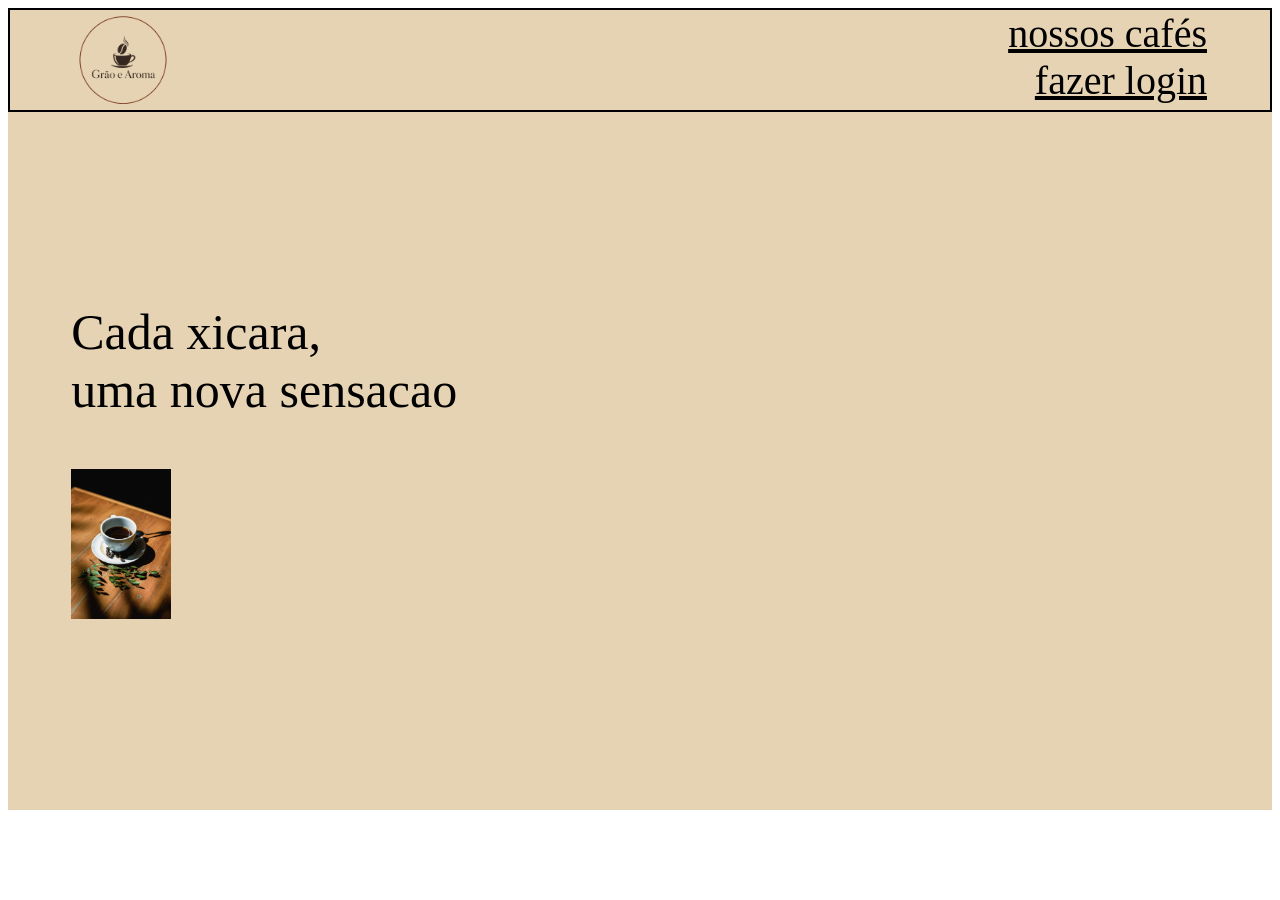
==== Projeto-Grão e Aroma/home/index.html @ d4ba8b32 "pagina home grãos e aroma" ====
<!DOCTYPE html>
<html lang="pt-br">
<head>
    <meta charset="UTF-8">
    <meta name="viewport" content="width=device-width, initial-scale=1.0">
    <title>Projeto-Grão e Aroma</title>
    <link rel="stylesheet" href="style.css">
</head>
<body>
    <header class="home_cabecalho">
        <div class="home_container container_home">
            <img src="../img/logo grao e aroma sem fundo.png" alt="logo  grão e Aroma">
        <nav class="nav_cabecalho">
            <a href="">nossos cafés</a>
            <a href="">fazer login</a>
        </nav>
        </div>
    </header>
    <main>
    <h1>Página inicial sensa coffe</h1>
    <section class="home_banner">
        <div class="home_container banner_container">
        <span>Cada xicara,<br>uma nova sensacao</span>
        <p></p>
        <img src="../img/pexels-viniciusvieirafotografia-22202946.jpg" alt="café na xicara com graos">
        </div>
     
    </section>
    </main>
</body>
</html>
---- Projeto-Grão e Aroma/home/style.css ----
h1 {
    position: absolute;
    width: 1px;
    height: 1px;
    margin: -1px;
    overflow: hidden;
}

.home_cabecalho {
    background-color: #E6D3B3;
    height: 100px;
    border: 2px solid #000000;
}

.home_container {
    width: 90%;
    max-width: 1200px;
    margin: 0 auto;
}

.home_container img {
    width: 100px;
    display: flex;

}

.nav_cabecalho a {
    color: black;
    font-size: 40px;
    display: flex;
    justify-content: flex-end;
}


.home_banner {
    color: #000000;
    font-size: 50px;
    display: flex;
    align-items: center;
    background-color: #E6D3B3;
    width: 100%;
    height: 698px;
}

.container_home {
    display: flex;
    justify-content: flex-end;
    justify-content: space-between;
}
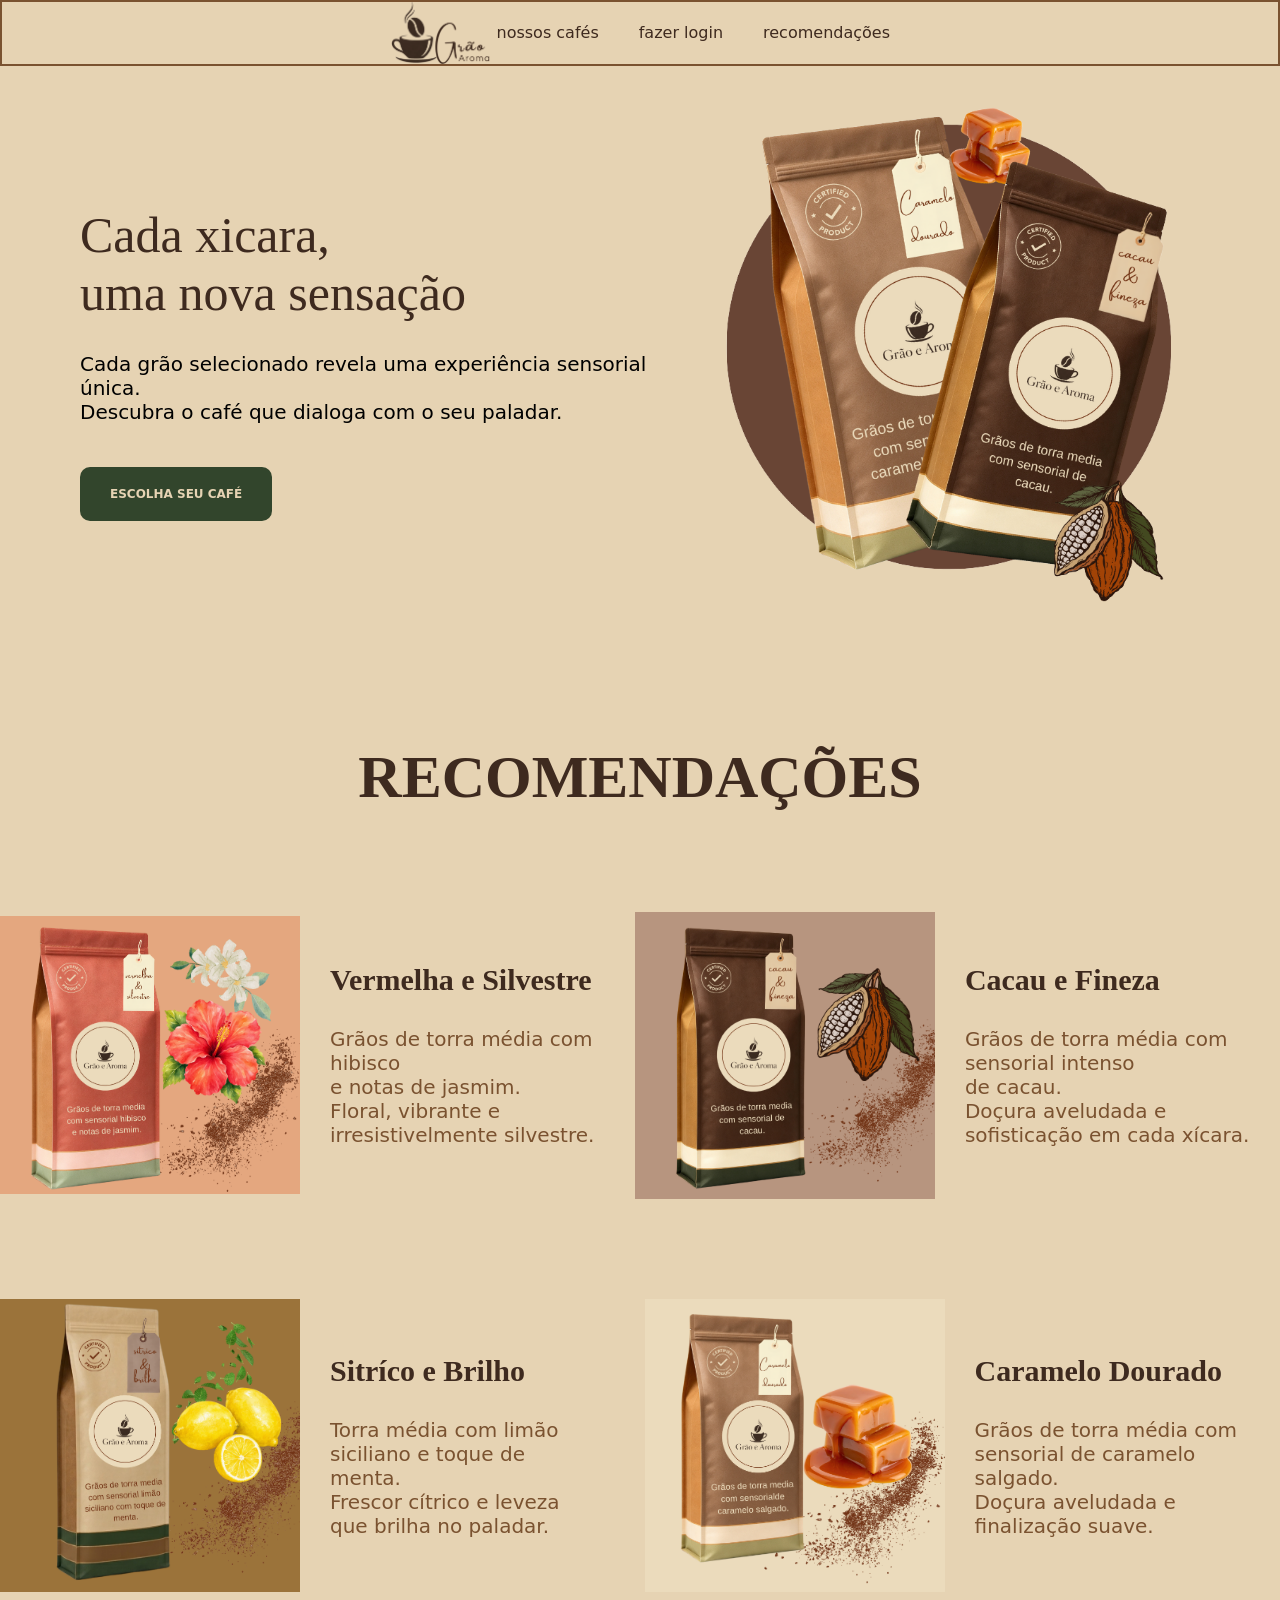
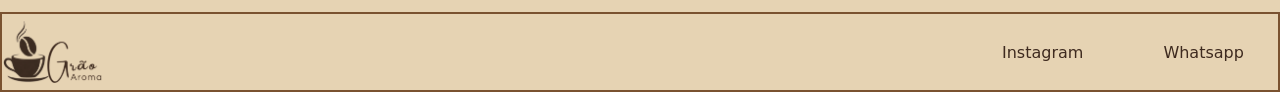
==== commit 4f8703b1: "Atalizei a pagina home em casa" ====
--- a/Projeto-Grão e Aroma/home/index.html
+++ b/Projeto-Grão e Aroma/home/index.html
@@ -1,31 +1,93 @@
 <!DOCTYPE html>
 <html lang="pt-br">
+
 <head>
     <meta charset="UTF-8">
     <meta name="viewport" content="width=device-width, initial-scale=1.0">
-    <title>Projeto-Grão e Aroma</title>
+    <title>Projeto-Grao e Aroma</title>
     <link rel="stylesheet" href="style.css">
+
 </head>
+
 <body>
     <header class="home_cabecalho">
         <div class="home_container container_home">
-            <img src="../img/logo grao e aroma sem fundo.png" alt="logo  grão e Aroma">
-        <nav class="nav_cabecalho">
-            <a href="">nossos cafés</a>
-            <a href="">fazer login</a>
-        </nav>
+            <img src="../img/logo 2.png" alt="logo graos e aroma">
+            <nav class="nav_cabecalho">
+                <a href="">nossos cafés</a>
+                 <a href="">fazer login</a>
+                <a href="">recomendações</a>
+            </nav>
+
         </div>
     </header>
     <main>
-    <h1>Página inicial sensa coffe</h1>
-    <section class="home_banner">
-        <div class="home_container banner_container">
-        <span>Cada xicara,<br>uma nova sensacao</span>
-        <p></p>
-        <img src="../img/pexels-viniciusvieirafotografia-22202946.jpg" alt="café na xicara com graos">
+        <h1>Pagina inicial grao e Aroma</h1>
+        <section class="home_banner">
+            <div class="home_container banner_container">
+                <div class="box_texto">
+                    <span>Cada xicara,<br>uma nova sensação</span>
+                    <p>Cada grão selecionado revela uma experiência sensorial única. <br> Descubra o café que dialoga com o
+                        seu paladar.</p>
+                    <a>Escolha seu café</a>
+                </div>
+                <img src="../img/banner.png" alt="">
+            </div>
+        </section>
+        <section class="container_cafes">
+            <div class="h2">
+                <h2>RECOMENDAÇÕES</h2>
+            </div>
+            <div class="cafes">
+                <div class="vermelha_e_silvestre">
+                    <img src="../img/rubi.png" alt="">
+                    <div class="texto_cafe">
+                        <h3>Vermelha e Silvestre</h3>
+                        <p>Grãos de torra média com hibisco <br>e notas de jasmim. <br> Floral,  vibrante e
+                            irresistivelmente silvestre.</p>
+                    </div>
+                </div>
+                <div class="cacau_e_fineza">
+                    <img src="../img/cacau.png" alt="">
+                    <div class="texto_cafe">
+                        <h3>Cacau e Fineza</h3>
+                        <p>Grãos de torra média com sensorial intenso <br> de cacau. <br> Doçura aveludada e sofisticação em
+                            cada
+                            xícara.</p>
+                    </div>
+                </div>
+            </div>
+            <div class="cafes2">
+            <div class="sitrico_e_brilho">
+                <img src="../img/limao.png" alt="">
+                <div class="texto_cafe">
+                    <h3>Sitríco e Brilho</h3>
+                    <p>Torra média com limão siciliano  e toque de menta. <br>Frescor cítrico e leveza  que brilha no paladar.
+                    </p>
+                </div>
+            </div>
+            <div class="caramelo_dourado">
+            <img src="../img/caramelo.png" alt="Caramelo Dourado">
+            <div class="texto_cafe">
+                <h3>Caramelo Dourado</h3>
+                <p>Grãos de torra média com sensorial de caramelo salgado. <br>Doçura aveludada e finalização suave.</p>
+            </div>
+            </div>
+            </div>
+            </div>
+        </section>
+    </main>
+    <footer>
+        <div class="footer_container">
+        <img class="img_footer" src="../img/logo 2.png" alt="logo graos e aroma">
+            <nav class="nav_footer">
+                <a href="">Instagram</a>
+                <a href="">Whatsapp</a>
+            </nav>
         </div>
-     
-    </section>
-    </main>
+    </footer>
+    
+       
 </body>
+
 </html>
--- a/Projeto-Grão e Aroma/home/style.css
+++ b/Projeto-Grão e Aroma/home/style.css
@@ -1,3 +1,13 @@
+* {
+    margin: 0;
+    padding: 0;
+    box-sizing: border-box
+}
+
+:root {
+    background-color: #E6D3B3;
+}
+
 h1 {
     position: absolute;
     width: 1px;
@@ -8,42 +18,286 @@
 
 .home_cabecalho {
     background-color: #E6D3B3;
-    height: 100px;
-    border: 2px solid #000000;
+    border: 2px solid #7a5230;
 }
 
 .home_container {
-    width: 90%;
+    width: 100%;
     max-width: 1200px;
     margin: 0 auto;
-}
+    justify-content: space-between;
+    display: flex;
+    align-items: center;
+}
+
+.container_home {
+    width: 500px;
+}
+
+
 
 .home_container img {
+    height: auto;
     width: 100px;
-    display: flex;
-
+}
+
+.nav_cabecalho {
+    display: flex;
+    justify-content: space-between;
+    gap: 40px;
 }
 
 .nav_cabecalho a {
-    color: black;
+    color: #3e2a1f;
+    font-size: 16px;
+    text-decoration: none;
+    font-family: 'Inter', system-ui, sans-serif;
+
+}
+
+.home_container {
+    display: flex;
+    align-items: center;
+    justify-content: space-between;
+
+}
+
+.banner_container {
+    display: flex;
+    align-items: center;
+    justify-content: space-between;
+    padding: 10px 40px;
+    gap: 20px;
+}
+
+.home_banner {
+    background-color: #E6D3B3;
+
+}
+
+.banner_container img {
+    width: 500px;
+
+}
+
+.box_texto span {
+    color: #3e2a1f;
+    font-size: 50px;
+    display: block;
+    width: 450px;
+    margin-bottom: 30px;
+    font-family: 'Cormorant Garamond', Georgia, serif;
+    font-weight: 500;
+}
+
+.box_texto p {
+    font-size: 20px;
+    margin-bottom: 60px;
+    font-family: 'Inter', system-ui, sans-serif;
+}
+
+.box_texto a {
+    font-weight: 600;
+    font-size: 12px;
+    text-transform: uppercase;
+    color: #e6d3b3;
+    text-decoration: none;
+    background-color: #32452c;
+    padding: 20px 30px;
+    margin-bottom: 20px;
+    border-radius: 10px;
+    font-family: 'Inter', system-ui, sans-serif;
+}
+
+.h2 {
+    color: #3e2a1f;
+    display: flex;
+    justify-content: center;
+    margin-bottom: 200px;
     font-size: 40px;
-    display: flex;
-    justify-content: flex-end;
-}
-
-
-.home_banner {
-    color: #000000;
-    font-size: 50px;
-    display: flex;
-    align-items: center;
-    background-color: #E6D3B3;
-    width: 100%;
-    height: 698px;
-}
-
-.container_home {
-    display: flex;
-    justify-content: flex-end;
-    justify-content: space-between;
-}+    position: relative;
+    /* move o elemento sem alterar toda section */
+    top: 100px;
+    font-family: 'Playfair Display', Georgia, serif;
+}
+
+
+
+.container_cafes {
+    background-color: #E6D3B3;
+    margin-bottom: 20px;
+
+}
+
+.vermelha_e_silvestre,
+.cacau_e_fineza,
+.sitrico_e_brilho,
+.caramelo_dourado {
+    display: flex;
+    align-items: center;
+    gap: 30px;
+    min-width: 0;
+
+}
+
+.cafes {
+
+    align-items: center;
+    margin: 0 auto;
+    margin-bottom: 100px;
+    display: flex;
+    justify-content: flex-start;
+    gap: 30px;
+
+}
+
+.cafes2 {
+    display: flex;
+    gap: 60px;
+}
+
+.cafes img {
+    display: flex;
+    justify-content: flex-start;
+}
+
+.vermelha_e_silvestre img,
+.cacau_e_fineza img,
+.sitrico_e_brilho img,
+.caramelo_dourado img {
+    width: 300px;
+}
+
+
+.vermelha_e_silvestre h3,
+.cacau_e_fineza h3,
+.sitrico_e_brilho h3,
+.caramelo_dourado h3 {
+    font-size: 30px;
+    align-items: center;
+    margin-bottom: 30px;
+    color: #3e2a1f;
+    ;
+    font-family: 'Playfair Display', Georgia, serif;
+}
+
+.vermelha_e_silvestre p,
+.cacau_e_fineza p,
+.sitrico_e_brilho p,
+.caramelo_dourado p {
+    display: flex;
+    flex-direction: column;
+    font-size: 20px;
+    color: #7a5230;
+    font-family: 'Inter', system-ui, sans-serif;
+}
+
+.texto_cafe {
+    display: flex;
+    flex-direction: column;
+    justify-content: center;
+
+}
+
+footer {
+    background-color: #E6D3B3;
+    border: 2px solid #7a5230;
+    height: 80px;
+    display: flex;
+    align-items: center;
+}
+
+.footer_container {
+    display: flex;
+    justify-content: space-between;
+    align-items: center;
+    gap: 900px;
+}
+
+
+.img_footer {
+    height: auto;
+    width: 100px;
+}
+
+.nav_footer {
+    display: flex;
+    justify-content: space-between;
+    width: 160px;
+    gap: 80px;
+}
+
+.nav_footer a {
+    text-decoration: none;
+    color: #3e2a1f;
+    font-family: 'Inter', system-ui, sans-serif;
+    font-size: 16px;
+}
+
+
+
+@media screen and (max-width:768px) {
+
+
+
+    .banner_container img {
+        width: 230px;
+
+    }
+
+
+    .cafes,
+    .cafes2 {
+        display: flex;
+        flex-direction: column;
+    }
+
+
+    .home_cabecalho {
+        width: 1000px;
+    }
+
+    .banner_container {
+        gap: 150px;
+    }
+
+    .box_texto span {
+        margin-bottom: 10px;
+        font-size: 30px;
+    }
+
+    .box_texto p {
+        font-size: 15px;
+        margin-bottom: 40px;
+    }
+
+    .box_texto a {
+        padding: 15px 20px;
+    }
+
+    .h2 {
+        width: 700px;
+    }
+
+    .vermelha_e_silvestre,
+    .cacau_e_fineza,
+    .sitrico_e_brilho,
+    .caramelo_dourado {
+        display: flex;
+        flex-direction: column;
+        text-align: center;
+    }
+
+    footer {
+    
+    display: flex;
+    width: 940px;
+    
+}
+
+.footer_container {
+    
+    gap: 400px;
+}
+
+    }
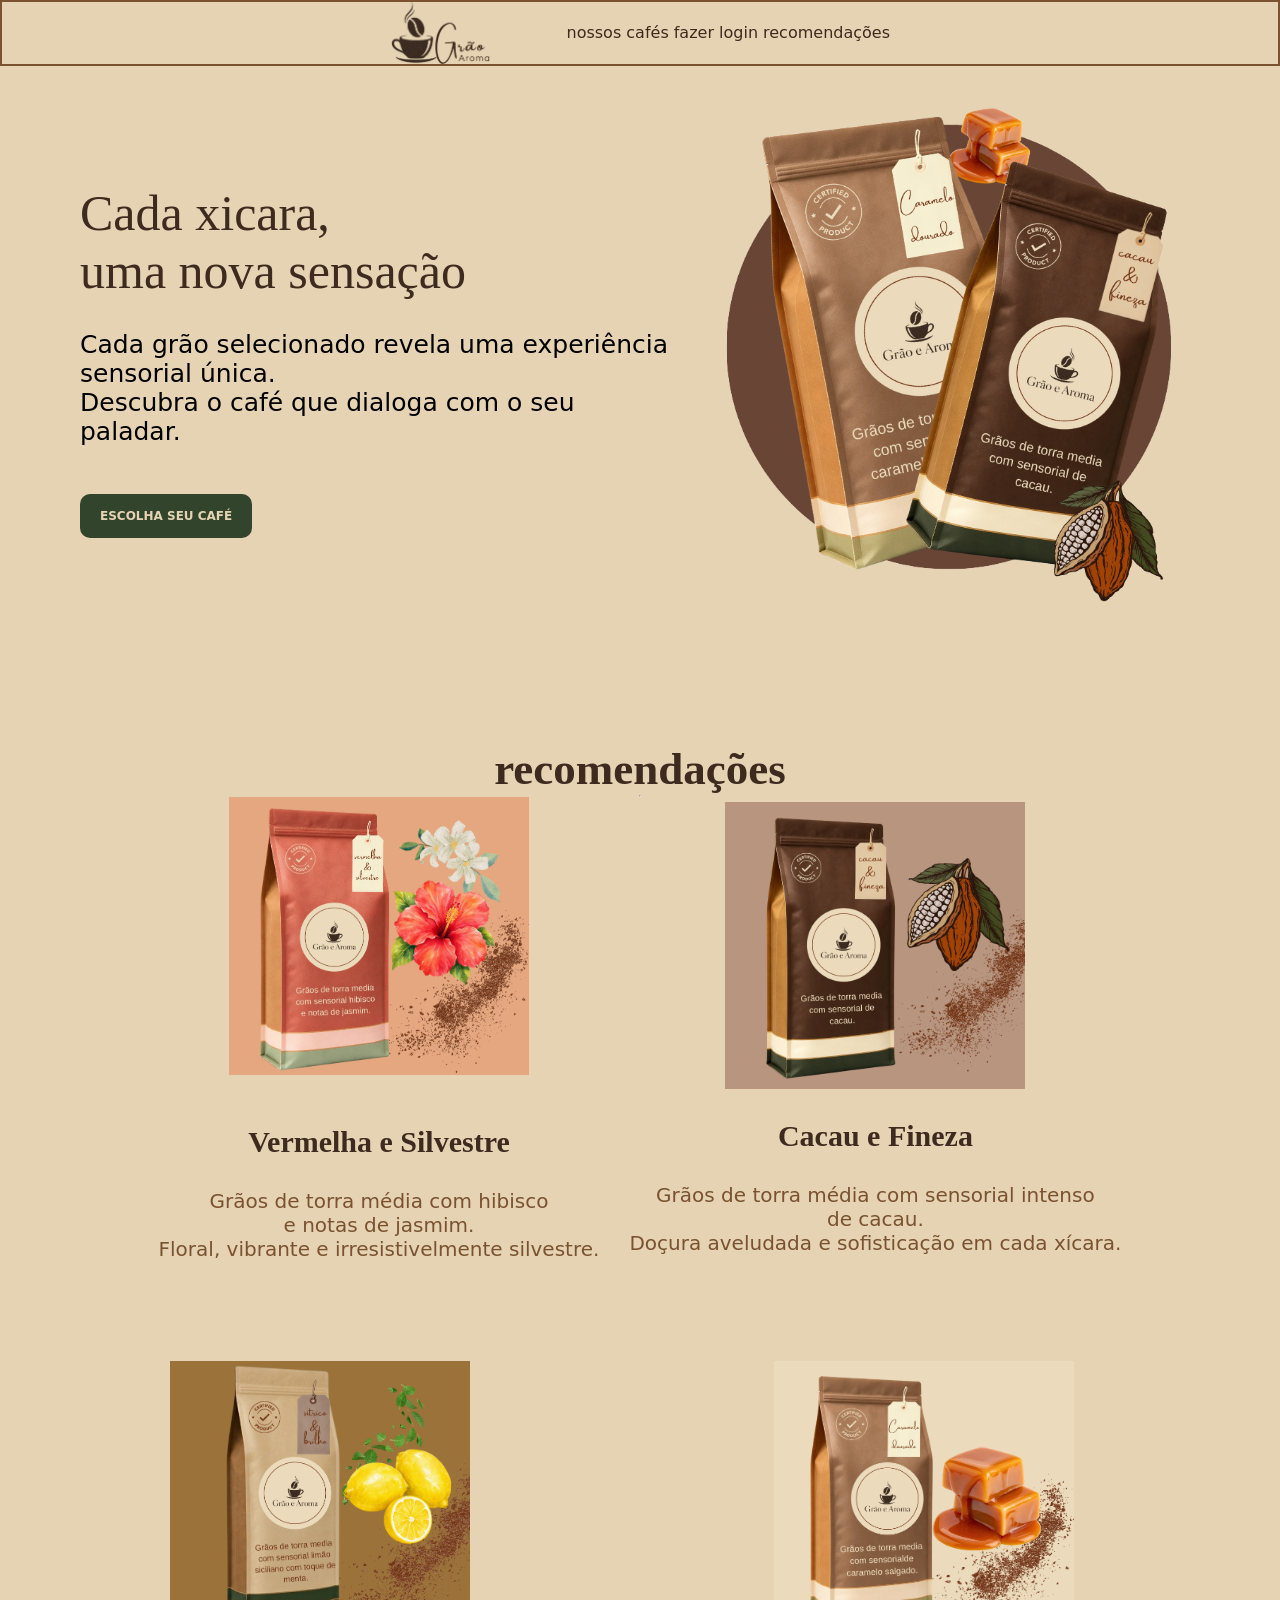
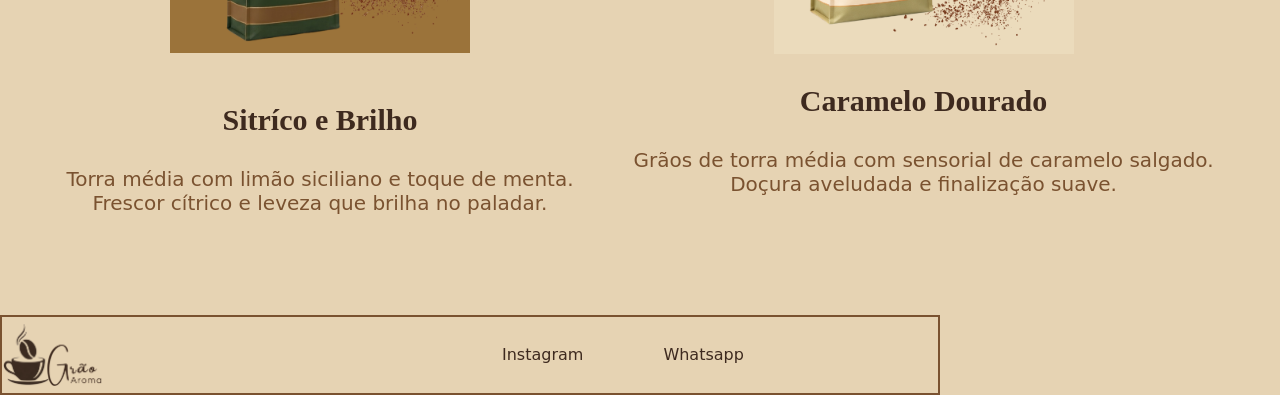
==== commit 93627abd: "Atualizei a pagina home e responsivo" ====
--- a/Projeto-Grão e Aroma/home/index.html
+++ b/Projeto-Grão e Aroma/home/index.html
@@ -35,9 +35,9 @@
             </div>
         </section>
         <section class="container_cafes">
-            <div class="h2">
-                <h2>RECOMENDAÇÕES</h2>
-            </div>
+            <div class="home_subtitulo">
+            <h2>recomendações</h2>
+            <hr>
             <div class="cafes">
                 <div class="vermelha_e_silvestre">
                     <img src="../img/rubi.png" alt="">
--- a/Projeto-Grão e Aroma/home/style.css
+++ b/Projeto-Grão e Aroma/home/style.css
@@ -109,15 +109,15 @@
     font-family: 'Inter', system-ui, sans-serif;
 }
 
-.h2 {
+.home_subtitulo {
     color: #3e2a1f;
     display: flex;
     justify-content: center;
-    margin-bottom: 200px;
-    font-size: 40px;
+    flex-direction: column;
+    align-items: center;
     position: relative;
-    /* move o elemento sem alterar toda section */
-    top: 100px;
+    margin-top: 100px;
+    margin-bottom: 100px;
     font-family: 'Playfair Display', Georgia, serif;
 }
 
@@ -241,7 +241,7 @@
 
 
     .banner_container img {
-        width: 230px;
+        width: 390px;
 
     }
 
@@ -250,54 +250,82 @@
     .cafes2 {
         display: flex;
         flex-direction: column;
-    }
-
+        margin-top: 100px;
+        gap: 100px;
+    }
 
     .home_cabecalho {
-        width: 1000px;
-    }
+        margin-bottom: 60px;
+        width: 462px;
+    }
+
+
+    .container_cafes {
+        background-color: #E6D3B3;
+        margin-bottom: 20px;
+        display: flex;
+        justify-content: center;
+    }
+
+
 
     .banner_container {
-        gap: 150px;
-    }
-
-    .box_texto span {
-        margin-bottom: 10px;
-        font-size: 30px;
-    }
-
-    .box_texto p {
-        font-size: 15px;
-        margin-bottom: 40px;
-    }
-
-    .box_texto a {
-        padding: 15px 20px;
-    }
-
-    .h2 {
-        width: 700px;
-    }
-
-    .vermelha_e_silvestre,
-    .cacau_e_fineza,
-    .sitrico_e_brilho,
-    .caramelo_dourado {
+        gap: 100px;
+        padding: 5px 20px;
         display: flex;
         flex-direction: column;
-        text-align: center;
-    }
-
-    footer {
-    
+    }
+}
+
+s .box_texto span {
+    margin-bottom: 40%;
+    font-size: 30px;
+}
+
+.box_texto p {
+    font-size: 25px;
+    margin-bottom: 60px;
+}
+
+.nav_cabecalho {
+    display: flex;
+    justify-content: space-between;
+    gap: 5px;
+}
+
+
+.box_texto a {
+    padding: 15px 20px;
+}
+
+.home_subtitulo {
+    font-size: 30px;
+}
+
+.vermelha_e_silvestre,
+.cacau_e_fineza,
+.sitrico_e_brilho,
+.caramelo_dourado {
+    display: flex;
+    flex-direction: column;
+    text-align: center;
+}
+
+.vermelha_e_silvestre,
+.sitrico_e_brilho {
+    gap: 50px;
+}
+
+footer {
+
     display: flex;
     width: 940px;
-    
+
 }
 
 .footer_container {
-    
+
     gap: 400px;
 }
 
-    }+}
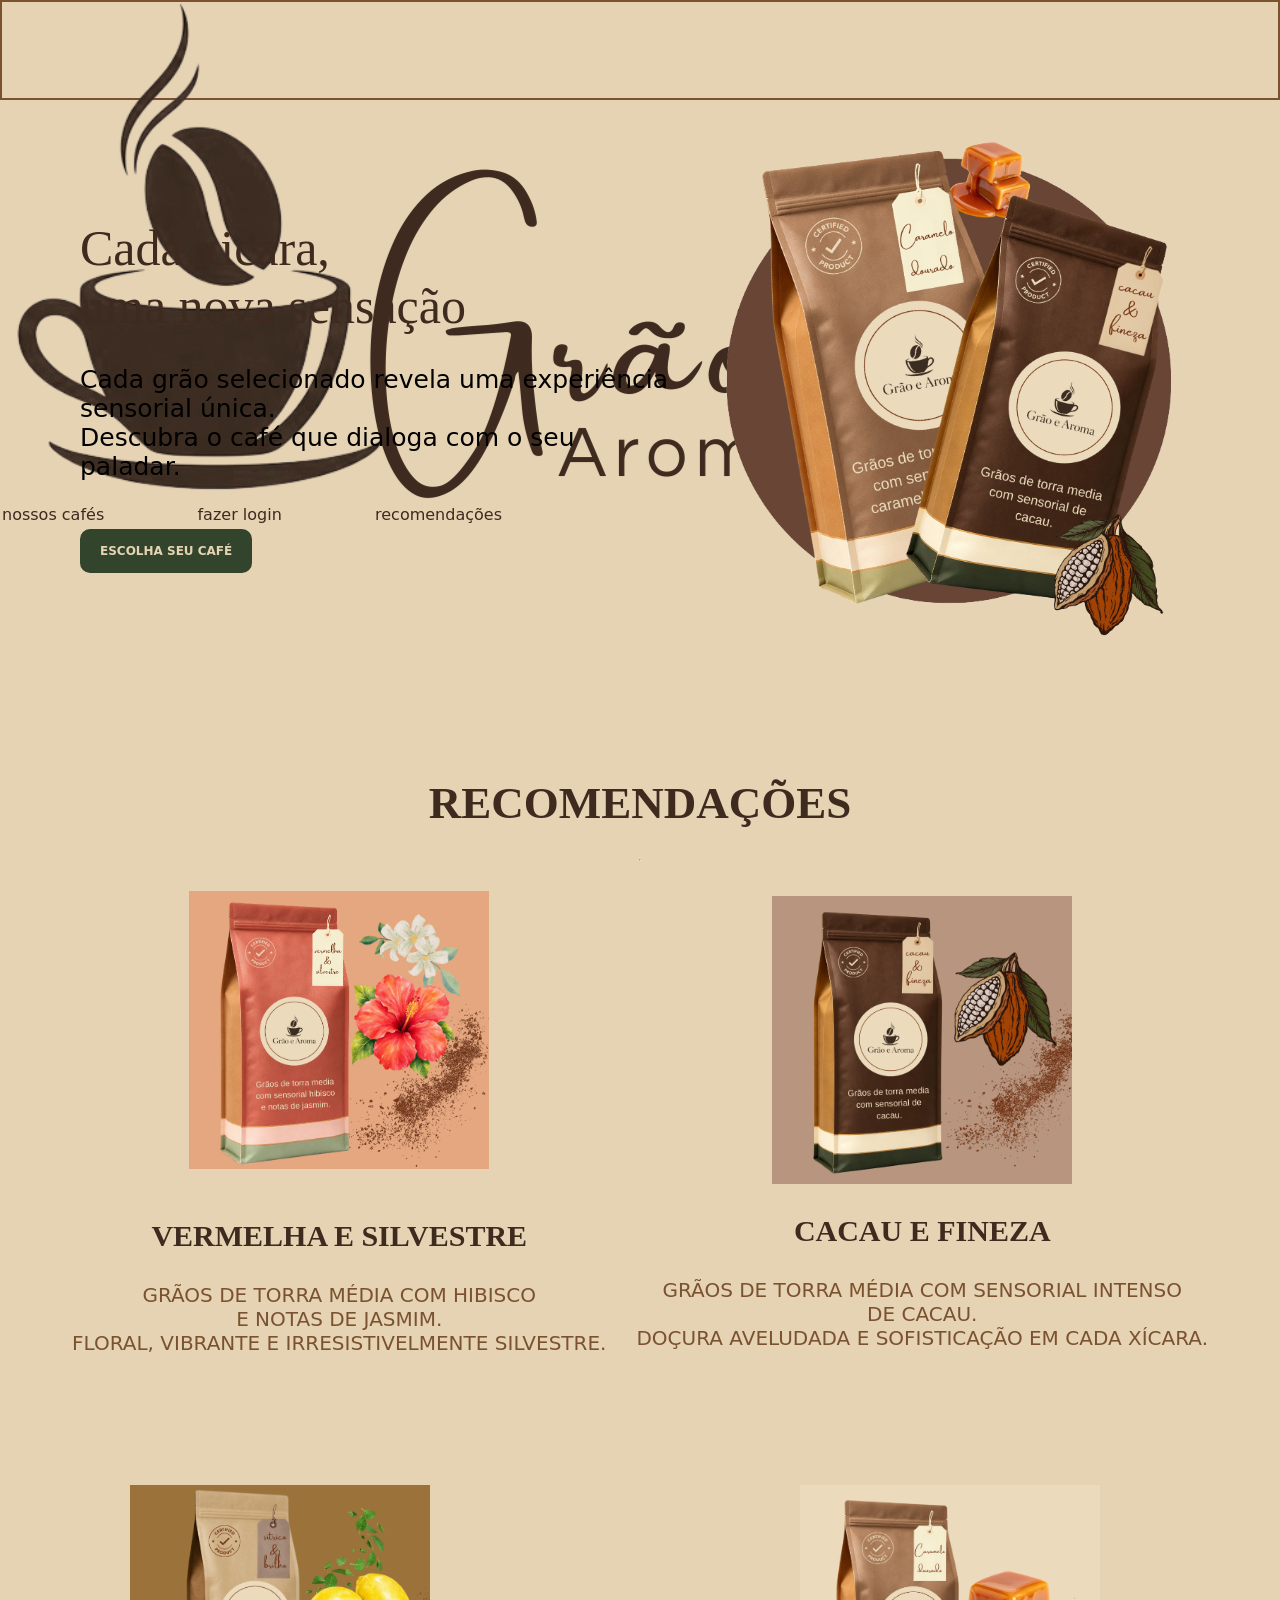
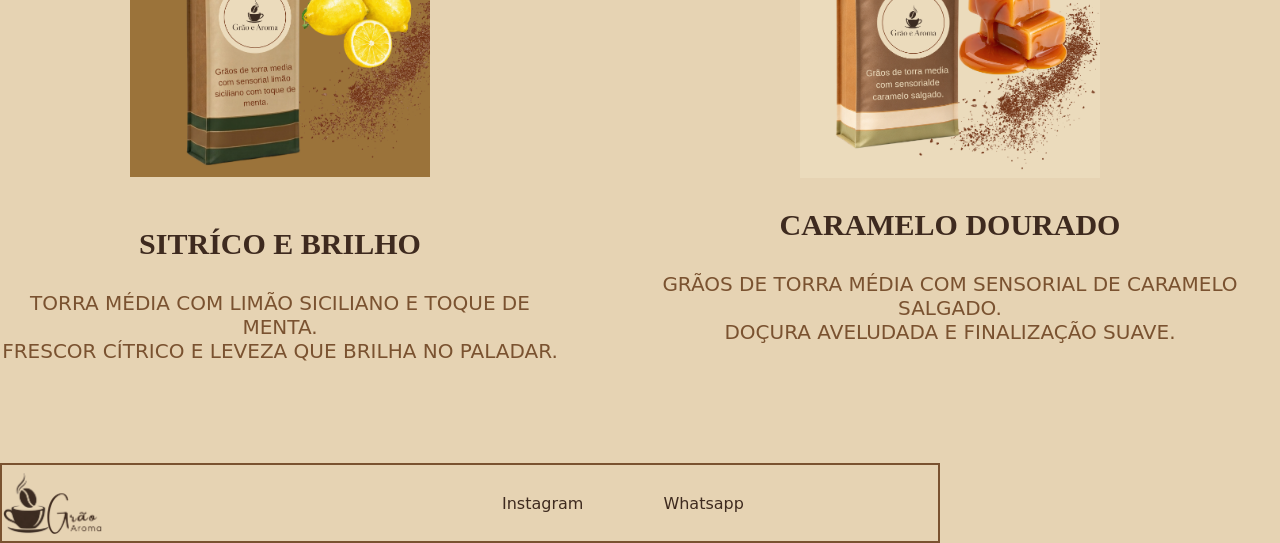
==== commit a982ed16: "Atualizei tamanhos pagina home" ====
--- a/Projeto-Grão e Aroma/home/index.html
+++ b/Projeto-Grão e Aroma/home/index.html
@@ -11,7 +11,7 @@
 
 <body>
     <header class="home_cabecalho">
-        <div class="home_container container_home">
+        <div class="cabecalho_container container_home">
             <img src="../img/logo 2.png" alt="logo graos e aroma">
             <nav class="nav_cabecalho">
                 <a href="">nossos cafés</a>
--- a/Projeto-Grão e Aroma/home/style.css
+++ b/Projeto-Grão e Aroma/home/style.css
@@ -19,6 +19,7 @@
 .home_cabecalho {
     background-color: #E6D3B3;
     border: 2px solid #7a5230;
+    height: 100px
 }
 
 .home_container {
@@ -38,7 +39,7 @@
 
 .home_container img {
     height: auto;
-    width: 100px;
+    width: 150px;
 }
 
 .nav_cabecalho {
@@ -119,6 +120,8 @@
     margin-top: 100px;
     margin-bottom: 100px;
     font-family: 'Playfair Display', Georgia, serif;
+    gap: 30px;
+    text-transform: uppercase;
 }
 
 
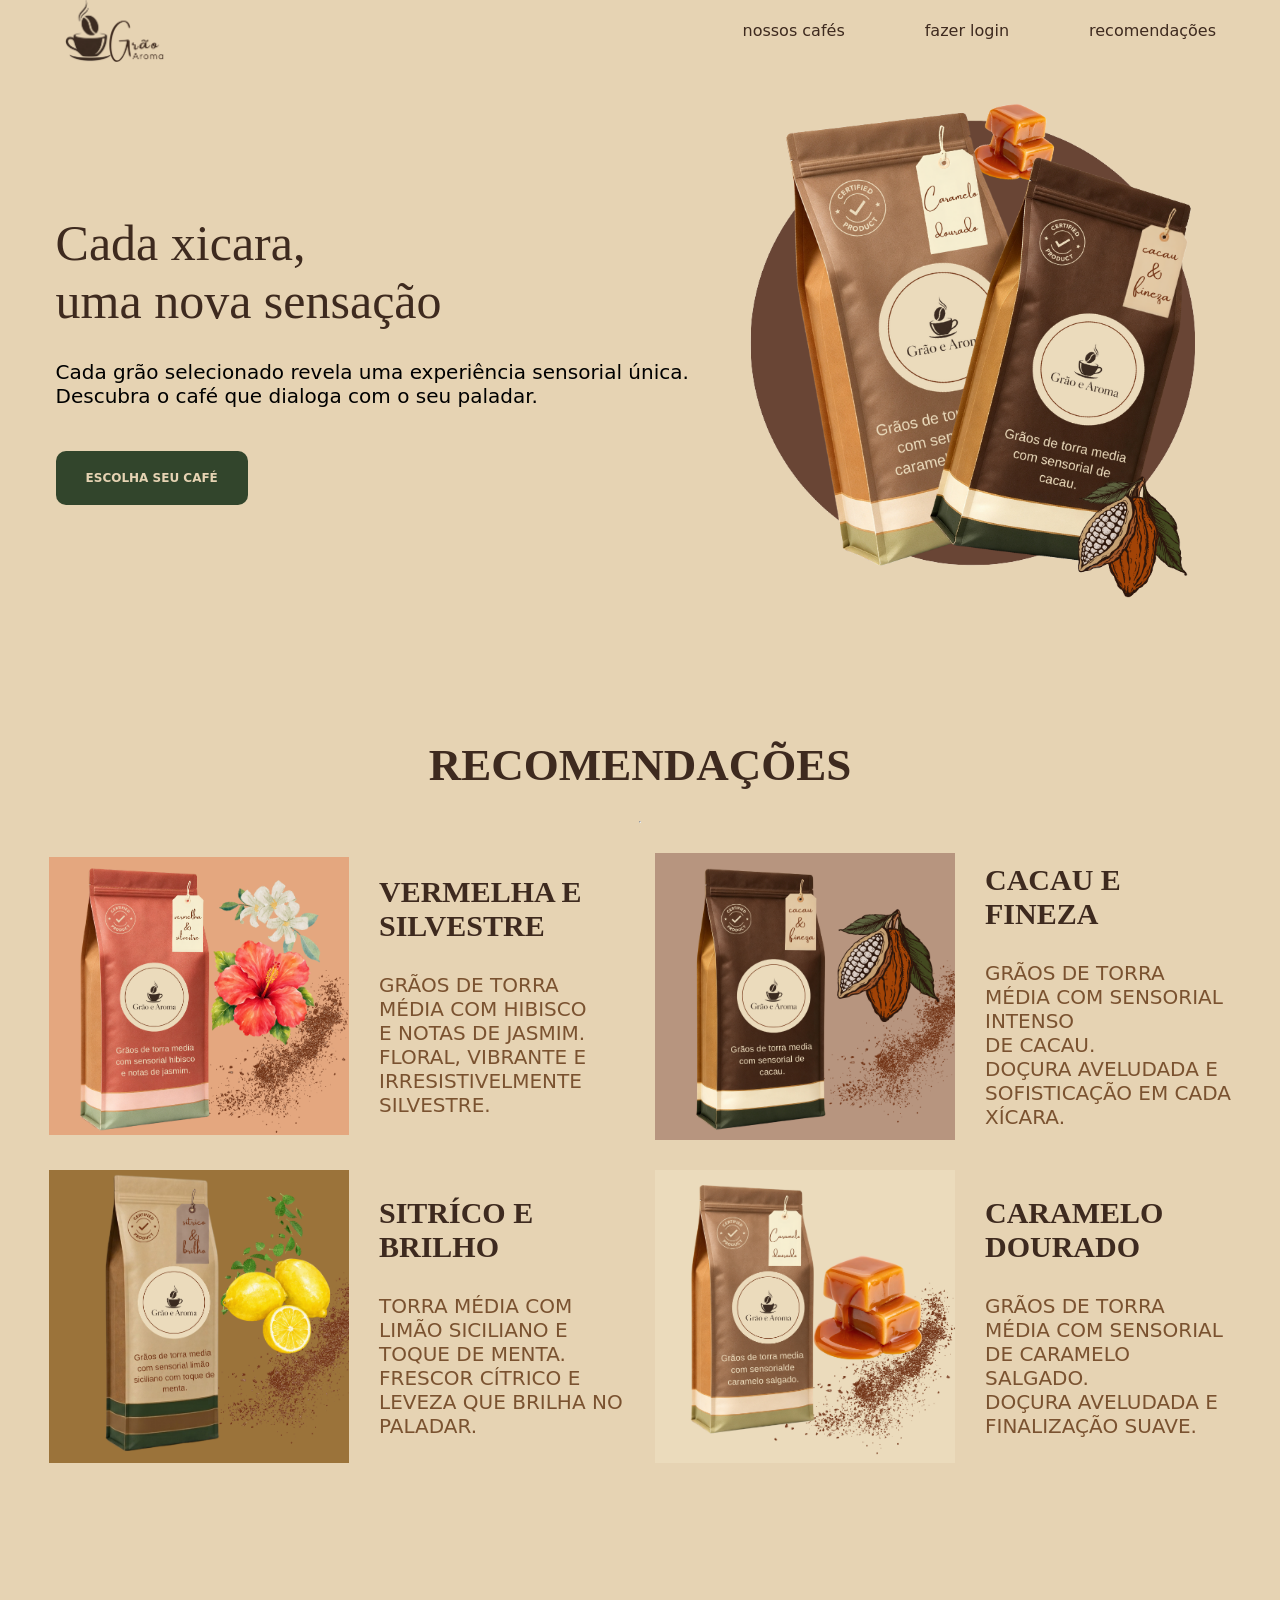
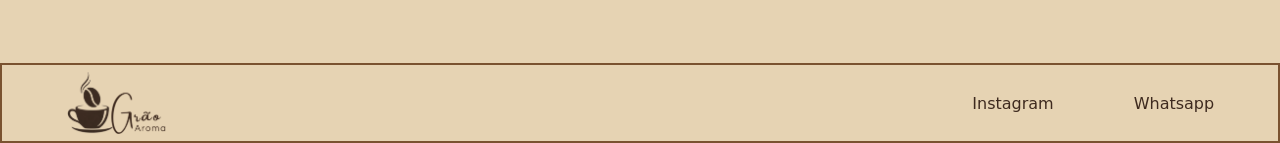
==== commit 86f0cf65: "Atualizei e juntei divs" ====
--- a/Projeto-Grão e Aroma/home/index.html
+++ b/Projeto-Grão e Aroma/home/index.html
@@ -11,14 +11,18 @@
 
 <body>
     <header class="home_cabecalho">
-        <div class="cabecalho_container container_home">
-            <img src="../img/logo 2.png" alt="logo graos e aroma">
+        <div class="cabecalho_container ">
+            <img class="logo" src="../img/logo 2.png" alt="logo graos e aroma">
             <nav class="nav_cabecalho">
                 <a href="">nossos cafés</a>
-                 <a href="">fazer login</a>
+                <a href="">fazer login</a>
                 <a href="">recomendações</a>
             </nav>
-
+            <svg  class="icone_menu" xmlns="http://www.w3.org/2000/svg"
+                viewBox="0 0 640 640"><!--! Font Awesome Pro 7.3.1 by @fontawesome - https://fontawesome.com License - https://fontawesome.com/license (Commercial License) Copyright 2026 Fonticons, Inc. -->
+                <path fill="currentColor"
+                    d="M320 96C311.2 96 304 103.2 304 112L304 144L272 144C272 135.2 264.8 128 256 128L176 128C167.2 128 160 135.2 160 144L128 144C128 117.5 149.5 96 176 96L256 96C262.2 96 268.2 97.2 273.7 99.4C279.2 79 297.9 64 320 64L400 64C426.5 64 448 85.5 448 112L448 144L416 144L416 112C416 103.2 408.8 96 400 96L320 96zM128 448C128 483.3 156.7 512 192 512L384 512C419.3 512 448 483.3 448 448L448 224L224 224L224 336C224 344.8 216.8 352 208 352C199.2 352 192 344.8 192 336L192 224L128 224L128 448zM480 224L480 384L496 384C540.2 384 576 348.2 576 304C576 259.8 540.2 224 496 224L480 224zM480 416L480 448C480 501 437 544 384 544L192 544C139 544 96 501 96 448L96 224C96 206.3 110.3 192 128 192L496 192C557.9 192 608 242.1 608 304C608 365.9 557.9 416 496 416L480 416z" />
+            </svg>
         </div>
     </header>
     <main>
@@ -27,7 +31,9 @@
             <div class="home_container banner_container">
                 <div class="box_texto">
                     <span>Cada xicara,<br>uma nova sensação</span>
-                    <p>Cada grão selecionado revela uma experiência sensorial única. <br> Descubra o café que dialoga com o
+                    <img class="img_mobile" src="../img/banner.png" alt="">
+                    <p>Cada grão selecionado revela uma experiência sensorial única. <br> Descubra o café que dialoga
+                        com o
                         seu paladar.</p>
                     <a>Escolha seu café</a>
                 </div>
@@ -36,58 +42,60 @@
         </section>
         <section class="container_cafes">
             <div class="home_subtitulo">
-            <h2>recomendações</h2>
-            <hr>
-            <div class="cafes">
-                <div class="vermelha_e_silvestre">
-                    <img src="../img/rubi.png" alt="">
-                    <div class="texto_cafe">
-                        <h3>Vermelha e Silvestre</h3>
-                        <p>Grãos de torra média com hibisco <br>e notas de jasmim. <br> Floral,  vibrante e
-                            irresistivelmente silvestre.</p>
+                <h2>recomendações</h2>
+                <hr>
+                <div class="cafes">
+                    <div class="vermelha_e_silvestre">
+                        <img src="../img/rubi.png" alt="">
+                        <div class="texto_cafe">
+                            <h3>Vermelha e Silvestre</h3>
+                            <p>Grãos de torra média com hibisco <br>e notas de jasmim. <br> Floral, vibrante e
+                                irresistivelmente silvestre.</p>
+                        </div>
+                    </div>
+                    <div class="cacau_e_fineza">
+                        <img src="../img/cacau.png" alt="">
+                        <div class="texto_cafe">
+                            <h3>Cacau e Fineza</h3>
+                            <p>Grãos de torra média com sensorial intenso <br> de cacau. <br> Doçura aveludada e
+                                sofisticação em
+                                cada
+                                xícara.</p>
+                        </div>
+                    </div>
+
+                    <div class="sitrico_e_brilho">
+                        <img src="../img/limao.png" alt="">
+                        <div class="texto_cafe">
+                            <h3>Sitríco e Brilho</h3>
+                            <p>Torra média com limão siciliano e toque de menta. <br>Frescor cítrico e leveza que brilha
+                                no paladar.
+                            </p>
+                        </div>
+                    </div>
+                    <div class="caramelo_dourado">
+                        <img src="../img/caramelo.png" alt="Caramelo Dourado">
+                        <div class="texto_cafe">
+                            <h3>Caramelo Dourado</h3>
+                            <p>Grãos de torra média com sensorial de caramelo salgado. <br>Doçura aveludada e
+                                finalização suave.</p>
+                        </div>
                     </div>
                 </div>
-                <div class="cacau_e_fineza">
-                    <img src="../img/cacau.png" alt="">
-                    <div class="texto_cafe">
-                        <h3>Cacau e Fineza</h3>
-                        <p>Grãos de torra média com sensorial intenso <br> de cacau. <br> Doçura aveludada e sofisticação em
-                            cada
-                            xícara.</p>
-                    </div>
-                </div>
-            </div>
-            <div class="cafes2">
-            <div class="sitrico_e_brilho">
-                <img src="../img/limao.png" alt="">
-                <div class="texto_cafe">
-                    <h3>Sitríco e Brilho</h3>
-                    <p>Torra média com limão siciliano  e toque de menta. <br>Frescor cítrico e leveza  que brilha no paladar.
-                    </p>
-                </div>
-            </div>
-            <div class="caramelo_dourado">
-            <img src="../img/caramelo.png" alt="Caramelo Dourado">
-            <div class="texto_cafe">
-                <h3>Caramelo Dourado</h3>
-                <p>Grãos de torra média com sensorial de caramelo salgado. <br>Doçura aveludada e finalização suave.</p>
-            </div>
-            </div>
-            </div>
             </div>
         </section>
     </main>
     <footer>
         <div class="footer_container">
-        <img class="img_footer" src="../img/logo 2.png" alt="logo graos e aroma">
+            <img class="img_footer" src="../img/logo 2.png" alt="logo graos e aroma">
             <nav class="nav_footer">
                 <a href="">Instagram</a>
                 <a href="">Whatsapp</a>
             </nav>
         </div>
     </footer>
-    
-       
+
+
 </body>
 
 </html>
--- a/Projeto-Grão e Aroma/home/style.css
+++ b/Projeto-Grão e Aroma/home/style.css
@@ -16,47 +16,47 @@
     overflow: hidden;
 }
 
-.home_cabecalho {
+.home_cabeçalho {
     background-color: #E6D3B3;
     border: 2px solid #7a5230;
-    height: 100px
+    height: 80px;
+    display: flex;
+    align-items: center;}
+
+.cabecalho_container {
+    display: flex;
+    justify-content: space-between;
+    align-items: center;
+    max-width: 1200px;
+    width: 90%;
+    margin: 0 auto;
+}
+
+
+.cabecalho_container .logo {
+    height: auto;
+    width: 100px;
+}
+
+.nav_cabecalho{
+    display: flex;
+    justify-content: space-between;
+
+    gap: 80px;
+}
+
+.nav_cabecalho a {
+    text-decoration: none;
+    color: #3e2a1f;
+    font-family: 'Inter', system-ui, sans-serif;
+    font-size: 16px;
+}
+
+.icone_menu{
+    display: none;
 }
 
 .home_container {
-    width: 100%;
-    max-width: 1200px;
-    margin: 0 auto;
-    justify-content: space-between;
-    display: flex;
-    align-items: center;
-}
-
-.container_home {
-    width: 500px;
-}
-
-
-
-.home_container img {
-    height: auto;
-    width: 150px;
-}
-
-.nav_cabecalho {
-    display: flex;
-    justify-content: space-between;
-    gap: 40px;
-}
-
-.nav_cabecalho a {
-    color: #3e2a1f;
-    font-size: 16px;
-    text-decoration: none;
-    font-family: 'Inter', system-ui, sans-serif;
-
-}
-
-.home_container {
     display: flex;
     align-items: center;
     justify-content: space-between;
@@ -66,7 +66,7 @@
 .banner_container {
     display: flex;
     align-items: center;
-    justify-content: space-between;
+    justify-content: space-evenly;
     padding: 10px 40px;
     gap: 20px;
 }
@@ -85,7 +85,6 @@
     color: #3e2a1f;
     font-size: 50px;
     display: block;
-    width: 450px;
     margin-bottom: 30px;
     font-family: 'Cormorant Garamond', Georgia, serif;
     font-weight: 500;
@@ -122,6 +121,7 @@
     font-family: 'Playfair Display', Georgia, serif;
     gap: 30px;
     text-transform: uppercase;
+    font-size: 30px
 }
 
 
@@ -139,29 +139,30 @@
     display: flex;
     align-items: center;
     gap: 30px;
-    min-width: 0;
-
+    max-width: 650px;
+    min-width: 535px;
+    width: 45%;
 }
 
 .cafes {
-
     align-items: center;
     margin: 0 auto;
     margin-bottom: 100px;
     display: flex;
+    flex-wrap: wrap;
+    justify-content: center;
+    gap: 30px;
+
+}
+
+
+.cafes img {
+    display: flex;
     justify-content: flex-start;
-    gap: 30px;
-
-}
-
-.cafes2 {
-    display: flex;
-    gap: 60px;
-}
-
-.cafes img {
-    display: flex;
-    justify-content: flex-start;
+}
+
+.img_mobile {
+    display: none;
 }
 
 .vermelha_e_silvestre img,
@@ -214,7 +215,9 @@
     display: flex;
     justify-content: space-between;
     align-items: center;
-    gap: 900px;
+    max-width: 1200px;
+    width: 90%;
+    margin: 0 auto;
 }
 
 
@@ -226,7 +229,7 @@
 .nav_footer {
     display: flex;
     justify-content: space-between;
-    width: 160px;
+
     gap: 80px;
 }
 
@@ -240,28 +243,39 @@
 
 
 @media screen and (max-width:768px) {
-
+    .icone_menu{
+        display: block;
+        width: 50px;
+        color: #3e2a1f;
+    }
+
+    .nav_cabecalho{
+        display: none;
+    }
 
 
     .banner_container img {
-        width: 390px;
-
-    }
-
-
-    .cafes,
-    .cafes2 {
+        width: 250px;
+
+    }
+
+
+    .cafes{
         display: flex;
         flex-direction: column;
-        margin-top: 100px;
-        gap: 100px;
-    }
-
-    .home_cabecalho {
-        margin-bottom: 60px;
-        width: 462px;
-    }
-
+        font-size: 10px;
+    }
+
+    
+
+    .container_home {
+        padding: 0px 80px;
+    }
+
+    .box_texto span {
+        justify-content: flex-end;
+        display: flex
+    }
 
     .container_cafes {
         background-color: #E6D3B3;
@@ -270,7 +284,11 @@
         justify-content: center;
     }
 
-
+  .box_texto{
+    display: flex;
+    flex-direction: column;
+    align-items: center;
+  }
 
     .banner_container {
         gap: 100px;
@@ -278,57 +296,53 @@
         display: flex;
         flex-direction: column;
     }
-}
-
-s .box_texto span {
-    margin-bottom: 40%;
-    font-size: 30px;
-}
-
-.box_texto p {
+
+.vermelha_e_silvestre p, .cacau_e_fineza p, .sitrico_e_brilho p, .caramelo_dourado p {
+    display: flex;
+    flex-direction: column;
+    font-size: 15px;
+    
+    }
+
+  .vermelha_e_silvestre h3, .cacau_e_fineza h3, .sitrico_e_brilho h3, .caramelo_dourado h3
+ {
     font-size: 25px;
-    margin-bottom: 60px;
-}
-
-.nav_cabecalho {
-    display: flex;
-    justify-content: space-between;
-    gap: 5px;
-}
-
-
-.box_texto a {
-    padding: 15px 20px;
-}
-
-.home_subtitulo {
-    font-size: 30px;
-}
-
-.vermelha_e_silvestre,
-.cacau_e_fineza,
-.sitrico_e_brilho,
-.caramelo_dourado {
-    display: flex;
-    flex-direction: column;
-    text-align: center;
-}
-
-.vermelha_e_silvestre,
-.sitrico_e_brilho {
-    gap: 50px;
-}
-
-footer {
-
-    display: flex;
-    width: 940px;
-
-}
-
-.footer_container {
-
-    gap: 400px;
-}
+    
+}
+.vermelha_e_silvestre img,
+.cacau_e_fineza img,
+.sitrico_e_brilho img,
+.caramelo_dourado img {
+    width: 200px;
+}
+  
+    .img_mobile {
+        display: block;
+    }
+
+.vermelha_e_silvestre, .cacau_e_fineza, .sitrico_e_brilho, .caramelo_dourado {
+    
+    gap: 10px;
+
+}
+    
+
+    .banner_container>img {
+        display: none;
+    }
+
+
+    .home_subtitulo {
+        font-size: 20px;
+    }
+
+    
+
+    .vermelha_e_silvestre,
+    .sitrico_e_brilho {
+        gap: 10px;
+    }
+
+
 
 }
